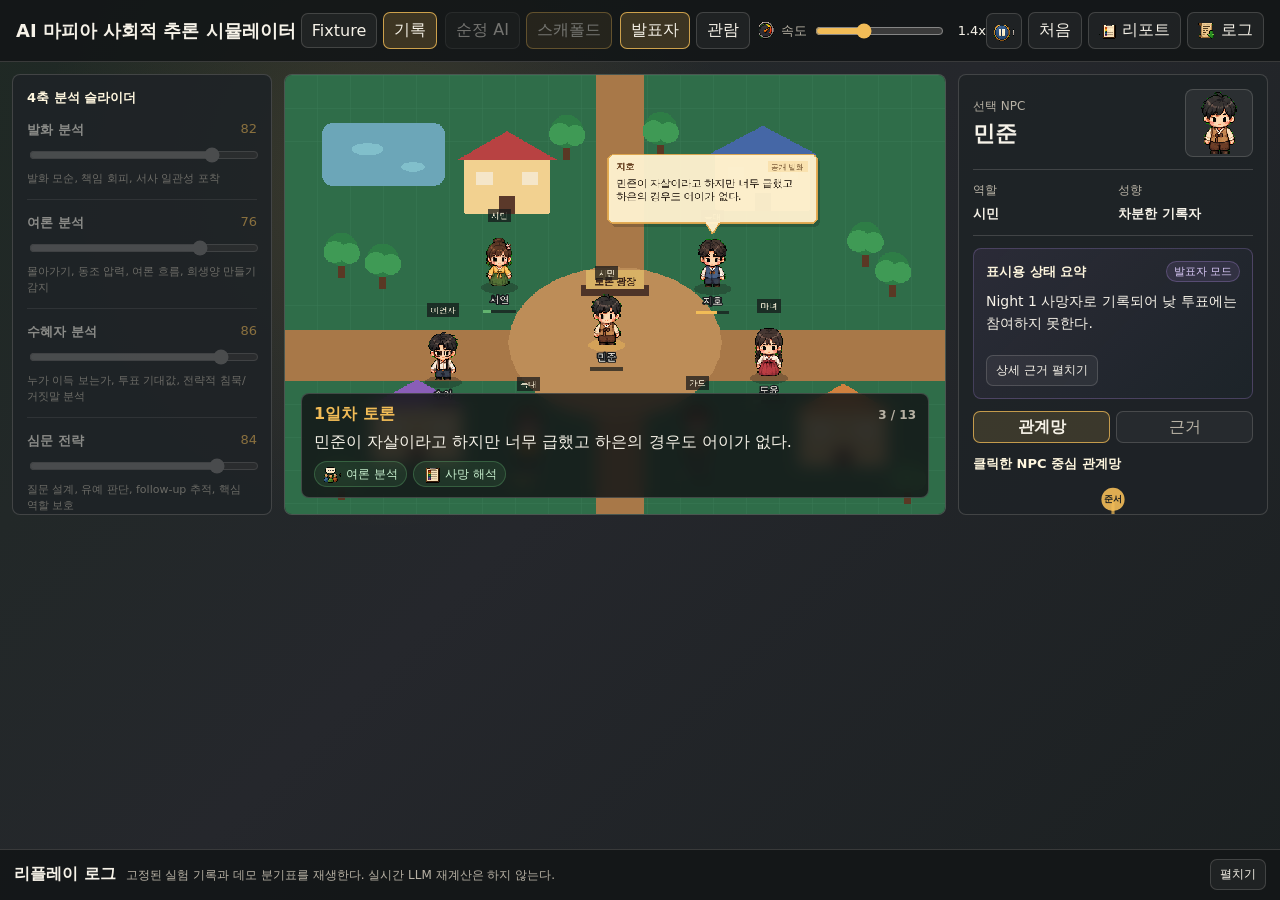
==== demo/index.html @ cdc06472 "Prepare public AI NPC harness export" ====
<!doctype html>
<html lang="ko">
  <head>
    <meta charset="utf-8" />
    <meta name="viewport" content="width=device-width, initial-scale=1" />
    <title>AI 마피아 사회적 추론 시뮬레이터</title>
    <meta
      name="description"
      content="STEP7-M 대표 기록 예시와 fixture 분기표를 탑다운 픽셀 마을에서 재생하는 AI 마피아 사회적 추론 데모."
    />
    <meta property="og:title" content="AI 마피아 사회적 추론 시뮬레이터" />
    <meta
      property="og:description"
      content="발표자 모드, 관람 모드, 4축 분석 슬라이더, 로그 다운로드를 갖춘 브라우저 기반 시각 데모."
    />
    <link rel="icon" href="data:," />
    <link rel="stylesheet" href="styles.css" />
  </head>
  <body>
    <div class="app-shell">
      <header class="topbar">
        <div class="title-block">
          <strong>AI 마피아 사회적 추론 시뮬레이터</strong>
          <span id="data-badge">fixture harness</span>
        </div>

        <div class="toolbar-group" aria-label="데이터 소스">
          <button class="segmented" id="source-fixture" type="button">Fixture</button>
          <button class="segmented is-active" id="source-real" type="button">기록</button>
        </div>

        <div class="toolbar-group" aria-label="AI 모드">
          <button class="segmented" id="mode-baseline" type="button">순정 AI</button>
          <button class="segmented is-active" id="mode-scaffold" type="button">스캐폴드</button>
        </div>

        <div class="toolbar-group" aria-label="관람 모드">
          <button class="segmented is-active" id="view-presenter" type="button">발표자</button>
          <button class="segmented" id="view-viewer" type="button">관람</button>
        </div>

        <div class="speed-control">
          <img src="assets/icons/speed.png" alt="" />
          <span>속도</span>
          <input id="speed-range" type="range" min="0.5" max="3" value="1.4" step="0.1" />
          <output id="speed-label">1.4x</output>
        </div>

        <div class="toolbar-actions">
          <button class="icon-button" id="play-toggle" type="button" title="재생/일시정지">
            <img src="assets/icons/pause.png" alt="" />
          </button>
          <button class="text-button" id="reset-run" type="button">처음</button>
          <a class="text-button with-icon" href="report.html" target="_blank" rel="noreferrer">
            <img src="assets/icons/report.png" alt="" />
            리포트
          </a>
          <button class="text-button with-icon" id="download-log" type="button" title="로그 다운로드">
            <img src="assets/icons/download.png" alt="" />
            로그
          </button>
        </div>
      </header>

      <main class="workspace">
        <section class="left-rail" aria-label="스캐폴드 파라미터">
          <div class="rail-title">4축 분석 슬라이더</div>
          <div id="axis-sliders" class="axis-sliders"></div>
          <div class="branch-panel">
            <span>현재 분기</span>
            <strong id="branch-badge">고강도 스캐폴드</strong>
          </div>
          <p class="fixture-note">
            Fixture는 구조 검증용이다. 기록 예시는 STEP7-M RT2.3 seed 58 scaffold run의 game_history를 사건 축으로 재현한다.
          </p>
        </section>

        <section class="stage-wrap" aria-label="시뮬레이션 화면">
          <div id="phaser-root"></div>
          <div class="stage-hud">
            <div>
              <span id="phase-label">역할 배정</span>
              <strong id="step-counter">1 / 13</strong>
            </div>
            <p id="event-text"></p>
            <div id="event-labels" class="label-row"></div>
          </div>
          <div id="vote-panel" class="floating-panel is-hidden">
            <div class="panel-title">투표 결과</div>
            <div id="vote-list"></div>
          </div>
          <div id="night-panel" class="floating-panel night-panel is-hidden">
            <div class="panel-title">밤 행동</div>
            <div id="night-list"></div>
          </div>
        </section>

        <aside class="right-rail" aria-label="NPC 상태창">
          <div class="npc-header">
            <div>
              <span>선택 NPC</span>
              <strong id="npc-name">민준</strong>
            </div>
            <img id="npc-portrait" src="assets/characters/player_1_pose_1.png" alt="" />
          </div>
          <div class="npc-facts">
            <div>
              <span>역할</span>
              <strong id="npc-role">시민</strong>
            </div>
            <div>
              <span>성향</span>
              <strong id="npc-tone">차분한 기록자</strong>
            </div>
          </div>
          <section class="thought-box" aria-label="상태 요약">
            <div class="thought-title">
              <span class="panel-title">표시용 상태 요약</span>
              <span class="private-chip">발표자 모드</span>
            </div>
            <p id="npc-thought"></p>
            <button id="thought-toggle" class="inline-button" type="button">상세 근거 펼치기</button>
          </section>
          <div class="npc-tabs" role="tablist" aria-label="NPC 세부 정보">
            <button class="npc-tab is-active" id="npc-tab-relation" type="button" role="tab" aria-selected="true" data-npc-tab="relation">관계망</button>
            <button class="npc-tab" id="npc-tab-evidence" type="button" role="tab" aria-selected="false" data-npc-tab="evidence">근거</button>
          </div>
          <section class="relation-section npc-tab-panel" id="npc-panel-relation" role="tabpanel" aria-labelledby="npc-tab-relation">
            <div class="panel-title">클릭한 NPC 중심 관계망</div>
            <div id="relationship-map" class="relationship-map"></div>
          </section>
          <section class="evidence-section npc-tab-panel is-hidden" id="npc-panel-evidence" role="tabpanel" aria-labelledby="npc-tab-evidence">
            <div class="panel-title">의심 근거</div>
            <div id="npc-evidence-list" class="evidence-list"></div>
          </section>
        </aside>
      </main>

      <footer class="event-log-wrap">
        <div class="log-head">
          <div>
            <strong>리플레이 로그</strong>
            <span>고정된 실험 기록과 데모 분기표를 재생한다. 실시간 LLM 재계산은 하지 않는다.</span>
          </div>
          <button class="inline-button" id="log-toggle" type="button" aria-expanded="false">펼치기</button>
        </div>
        <div id="event-log" class="event-log"></div>
      </footer>
    </div>

    <script src="vendor/phaser.min.js"></script>
    <script src="demo-data.js"></script>
    <script src="app.js"></script>
  </body>
</html>
---- demo/styles.css ----
:root {
  color-scheme: dark;
  --ink: #f6f2e8;
  --muted: #b8b2a5;
  --panel: rgba(31, 35, 38, 0.92);
  --panel-strong: #171b1e;
  --line: rgba(246, 242, 232, 0.16);
  --accent: #f2bc57;
  --green: #61b36f;
  --red: #d86d5c;
  --blue: #6da7d8;
  --purple: #a987d9;
  --bg: #202528;
}

* {
  box-sizing: border-box;
}

body {
  margin: 0;
  width: 100%;
  min-width: 1120px;
  min-height: 100vh;
  overflow-x: hidden;
  overflow-wrap: anywhere;
  background:
    radial-gradient(circle at 30% 20%, rgba(242, 188, 87, 0.12), transparent 22rem),
    linear-gradient(135deg, #1f2924 0%, #25272c 48%, #1b2021 100%);
  color: var(--ink);
  font-family: Inter, "Apple SD Gothic Neo", "Noto Sans KR", system-ui, sans-serif;
  letter-spacing: 0;
  word-break: keep-all;
}

button,
input,
a {
  font: inherit;
}

button,
a {
  color: inherit;
}

.app-shell {
  width: 100vw;
  max-width: 100vw;
  min-height: 100vh;
  display: grid;
  grid-template-rows: auto 1fr auto;
  overflow-x: hidden;
}

.topbar {
  display: grid;
  grid-template-columns: minmax(250px, 1fr) auto auto auto 220px auto;
  gap: 8px;
  align-items: center;
  padding: 12px 16px;
  background: rgba(20, 23, 24, 0.94);
  border-bottom: 1px solid var(--line);
}

.title-block {
  display: flex;
  align-items: baseline;
  gap: 10px;
  min-width: 0;
}

.title-block strong {
  font-size: 18px;
  white-space: nowrap;
}

#data-badge,
.fixture-note,
.log-head span {
  color: var(--muted);
  font-size: 12px;
}

#data-badge {
  display: inline-block;
  max-width: 130px;
  overflow: hidden;
  text-overflow: ellipsis;
  white-space: nowrap;
}

.toolbar-group,
.toolbar-actions,
.speed-control {
  display: flex;
  align-items: center;
  gap: 6px;
}

.segmented,
.text-button,
.icon-button,
.inline-button {
  border: 1px solid var(--line);
  background: rgba(255, 255, 255, 0.05);
  color: var(--ink);
  cursor: pointer;
}

.segmented,
.text-button {
  min-height: 34px;
  padding: 7px 10px;
  border-radius: 7px;
  text-decoration: none;
  white-space: nowrap;
}

.with-icon {
  display: inline-flex;
  align-items: center;
  gap: 6px;
}

.segmented.is-active {
  border-color: rgba(242, 188, 87, 0.8);
  background: rgba(242, 188, 87, 0.18);
}

.segmented:disabled,
.text-button:disabled,
.icon-button:disabled,
.inline-button:disabled {
  opacity: 0.42;
  cursor: not-allowed;
}

.icon-button {
  width: 36px;
  height: 36px;
  display: grid;
  place-items: center;
  border-radius: 7px;
}

.icon-button img {
  width: 22px;
  height: 22px;
  image-rendering: pixelated;
}

.text-button img,
.speed-control img {
  width: 17px;
  height: 17px;
  image-rendering: pixelated;
}

.text-button:hover,
.icon-button:hover,
.segmented:hover,
.inline-button:hover {
  border-color: rgba(246, 242, 232, 0.42);
}

.text-button:focus-visible,
.icon-button:focus-visible,
.segmented:focus-visible,
.inline-button:focus-visible,
input:focus-visible,
a:focus-visible {
  outline: 2px solid rgba(242, 188, 87, 0.9);
  outline-offset: 2px;
}

.speed-control {
  color: var(--muted);
  font-size: 13px;
}

.speed-control span {
  white-space: nowrap;
}

.speed-control input {
  width: 150px;
  accent-color: var(--accent);
}

.speed-control output {
  color: var(--ink);
  min-width: 34px;
  text-align: right;
}

.workspace {
  display: grid;
  grid-template-columns: 260px calc(100vw - 618px) 310px;
  grid-template-areas: "left stage right";
  gap: 12px;
  padding: 12px;
  min-height: 0;
  min-width: 0;
  width: 100vw;
  max-width: 100vw;
  overflow: hidden;
  align-items: start;
}

.left-rail {
  grid-area: left;
}

.right-rail {
  grid-area: right;
}

.left-rail,
.right-rail {
  min-height: 0;
  max-height: calc((100vw - 618px) * 2 / 3);
  overflow: auto;
  background: var(--panel);
  border: 1px solid var(--line);
  border-radius: 8px;
  padding: 14px;
}

.rail-title,
.panel-title {
  font-size: 13px;
  font-weight: 800;
  color: #fff7df;
}

.axis-sliders {
  display: grid;
  gap: 14px;
  margin-top: 14px;
}

.axis-row {
  display: grid;
  gap: 6px;
  padding-bottom: 12px;
  border-bottom: 1px solid var(--line);
}

.axis-row:last-child {
  border-bottom: 0;
}

.axis-label {
  display: flex;
  justify-content: space-between;
  gap: 10px;
  font-size: 13px;
}

.axis-label strong {
  color: var(--ink);
}

.axis-label span {
  color: var(--accent);
  min-width: 36px;
  text-align: right;
}

.axis-row input {
  width: 100%;
  accent-color: var(--accent);
}

.axis-row p {
  margin: 0;
  color: var(--muted);
  font-size: 11px;
  line-height: 1.45;
}

.axis-row.is-disabled {
  opacity: 0.5;
}

.branch-panel {
  display: flex;
  justify-content: space-between;
  gap: 12px;
  align-items: center;
  margin: 18px 0 12px;
  padding: 10px;
  border-radius: 7px;
  background: rgba(255, 255, 255, 0.06);
  border: 1px solid var(--line);
}

.branch-panel span {
  color: var(--muted);
  font-size: 12px;
}

.branch-panel strong {
  font-size: 13px;
  text-align: right;
}

.fixture-note {
  margin: 0;
  line-height: 1.55;
}

.stage-wrap {
  grid-area: stage;
  position: relative;
  min-width: 0;
  width: 100%;
  max-width: calc(100vw - 618px);
  aspect-ratio: 3 / 2;
  min-height: 0;
  contain: size layout paint;
  overflow: hidden;
  border-radius: 8px;
  border: 1px solid rgba(255, 255, 255, 0.18);
  background: #223129;
}

#phaser-root {
  width: 100%;
  height: 100%;
  min-height: 0;
  min-width: 0;
  contain: size layout paint;
  overflow: hidden;
}

#phaser-root canvas {
  width: 100% !important;
  height: 100% !important;
  max-width: 100% !important;
  max-height: 100% !important;
  display: block;
  image-rendering: pixelated;
}

.stage-hud {
  position: absolute;
  left: 16px;
  right: 16px;
  bottom: 16px;
  padding: 10px 12px;
  border: 1px solid rgba(255, 255, 255, 0.18);
  background: rgba(20, 23, 24, 0.86);
  border-radius: 8px;
  backdrop-filter: blur(8px);
}

.stage-hud > div:first-child {
  display: flex;
  justify-content: space-between;
  align-items: center;
  gap: 12px;
}

#phase-label {
  color: var(--accent);
  font-weight: 800;
}

#step-counter {
  color: var(--muted);
  font-size: 12px;
}

#event-text {
  margin: 6px 0 8px;
  font-size: 16px;
  line-height: 1.38;
}

.label-row {
  display: flex;
  flex-wrap: wrap;
  gap: 6px;
}

.label-chip,
.log-label {
  display: inline-flex;
  align-items: center;
  gap: 5px;
  min-height: 24px;
  padding: 3px 8px;
  border-radius: 999px;
  background: rgba(242, 188, 87, 0.14);
  color: #ffe4a8;
  font-size: 12px;
  border: 1px solid rgba(242, 188, 87, 0.25);
}

.label-chip img,
.night-row img,
.vote-row img,
.evidence-item img {
  width: 18px;
  height: 18px;
  image-rendering: pixelated;
}

body[data-branch="baseline"] .label-chip,
body[data-branch="baseline"] .log-label {
  border-color: rgba(184, 178, 165, 0.22);
  background: rgba(184, 178, 165, 0.1);
  color: #cec7ba;
}

body[data-branch="weak"] .label-chip,
body[data-branch="weak"] .log-label {
  border-color: rgba(216, 109, 92, 0.32);
  background: rgba(216, 109, 92, 0.12);
  color: #ffc4ba;
}

body[data-branch="scaffold"] .label-chip,
body[data-branch="real"] .label-chip {
  border-color: rgba(97, 179, 111, 0.34);
  background: rgba(97, 179, 111, 0.13);
  color: #c8f0cf;
}

.floating-panel {
  position: absolute;
  top: 16px;
  right: 16px;
  width: 310px;
  padding: 12px;
  background: rgba(20, 23, 24, 0.9);
  border: 1px solid rgba(255, 255, 255, 0.18);
  border-radius: 8px;
  backdrop-filter: blur(8px);
}

.night-panel {
  left: 16px;
  right: auto;
}

.is-hidden {
  display: none !important;
}

.vote-row {
  display: grid;
  grid-template-columns: 22px 58px 1fr auto;
  gap: 8px;
  align-items: center;
  margin-top: 10px;
  font-size: 13px;
}

.vote-bar {
  height: 9px;
  background: rgba(255, 255, 255, 0.1);
  border-radius: 999px;
  overflow: hidden;
}

.vote-bar span {
  display: block;
  height: 100%;
  background: linear-gradient(90deg, var(--red), var(--accent));
}

.night-row {
  display: grid;
  grid-template-columns: 24px 82px 1fr;
  gap: 8px;
  align-items: center;
  margin-top: 10px;
  color: var(--muted);
  font-size: 13px;
}

.night-row strong {
  color: var(--ink);
}

.npc-header {
  display: flex;
  justify-content: space-between;
  gap: 12px;
  align-items: center;
  padding-bottom: 12px;
  border-bottom: 1px solid var(--line);
}

.npc-header span,
.npc-facts span {
  display: block;
  color: var(--muted);
  font-size: 12px;
  margin-bottom: 4px;
}

.npc-header strong {
  font-size: 22px;
}

#npc-portrait {
  width: 68px;
  height: 68px;
  object-fit: contain;
  image-rendering: pixelated;
  background: rgba(255, 255, 255, 0.06);
  border-radius: 8px;
  border: 1px solid var(--line);
}

.npc-facts {
  display: grid;
  grid-template-columns: 1fr 1fr;
  gap: 10px;
  padding: 12px 0;
  border-bottom: 1px solid var(--line);
}

.npc-facts strong {
  font-size: 13px;
}

.thought-box {
  margin-top: 12px;
  padding: 12px;
  border: 1px solid rgba(169, 135, 217, 0.28);
  border-radius: 8px;
  background:
    linear-gradient(135deg, rgba(169, 135, 217, 0.13), rgba(109, 167, 216, 0.06)),
    rgba(20, 23, 24, 0.48);
}

.thought-title {
  display: flex;
  justify-content: space-between;
  gap: 10px;
  align-items: center;
}

.private-chip {
  min-width: max-content;
  border: 1px solid rgba(169, 135, 217, 0.32);
  border-radius: 999px;
  padding: 2px 7px;
  color: #d8c8f6;
  background: rgba(169, 135, 217, 0.12);
  font-size: 11px;
}

#npc-thought {
  min-height: 54px;
  color: var(--ink);
  line-height: 1.55;
  margin: 9px 0 10px;
  font-size: 14px;
}

.inline-button {
  min-height: 30px;
  padding: 6px 9px;
  border-radius: 7px;
  font-size: 12px;
}

.npc-tabs {
  display: grid;
  grid-template-columns: 1fr 1fr;
  gap: 6px;
  margin-top: 12px;
}

.npc-tab {
  min-height: 32px;
  border: 1px solid var(--line);
  border-radius: 7px;
  background: rgba(255, 255, 255, 0.04);
  color: var(--muted);
  cursor: pointer;
}

.npc-tab.is-active {
  border-color: rgba(242, 188, 87, 0.75);
  background: rgba(242, 188, 87, 0.14);
  color: var(--ink);
  font-weight: 800;
}

.npc-tab:focus-visible {
  outline: 2px solid rgba(242, 188, 87, 0.9);
  outline-offset: 2px;
}

.npc-tab-panel {
  padding-top: 12px;
}

.relation-section {
  min-height: 240px;
}

.relationship-map {
  margin-top: 10px;
}

.relationship-map svg {
  width: 100%;
  height: 170px;
  overflow: visible;
}

.relation-list {
  display: grid;
  gap: 6px;
  margin-top: 8px;
}

.relation-item {
  display: grid;
  grid-template-columns: 54px 1fr 34px;
  gap: 8px;
  align-items: center;
  color: var(--muted);
  font-size: 12px;
}

.mini-bar {
  height: 7px;
  background: rgba(255, 255, 255, 0.09);
  border-radius: 999px;
  overflow: hidden;
}

.mini-bar span {
  display: block;
  height: 100%;
  background: linear-gradient(90deg, var(--green), var(--accent), var(--red));
}

.evidence-list {
  display: grid;
  gap: 8px;
  margin-top: 10px;
}

.evidence-item {
  display: grid;
  grid-template-columns: 22px 1fr;
  gap: 7px;
  align-items: start;
  padding: 7px 8px;
  border: 1px solid var(--line);
  border-radius: 8px;
  background: rgba(255, 255, 255, 0.045);
}

.evidence-item strong {
  display: block;
  color: #fff2cd;
  font-size: 12px;
  margin-bottom: 3px;
}

.evidence-item p {
  display: -webkit-box;
  -webkit-box-orient: vertical;
  -webkit-line-clamp: 2;
  overflow: hidden;
  margin: 0;
  color: var(--muted);
  font-size: 12px;
  line-height: 1.38;
}

.event-log-wrap {
  border-top: 1px solid var(--line);
  background: rgba(20, 23, 24, 0.94);
  padding: 9px 14px 10px;
}

.event-log-wrap.is-open {
  min-height: 154px;
}

.log-head {
  display: flex;
  justify-content: space-between;
  align-items: center;
  gap: 10px;
}

.log-head > div {
  display: flex;
  align-items: baseline;
  gap: 10px;
  min-width: 0;
}

.event-log {
  display: grid;
  grid-auto-flow: column;
  grid-auto-columns: minmax(260px, 320px);
  gap: 10px;
  overflow-x: auto;
  max-height: 0;
  opacity: 0;
  padding-bottom: 0;
  pointer-events: none;
  transition:
    max-height 180ms ease,
    opacity 160ms ease,
    padding 180ms ease;
}

.event-log-wrap.is-open .event-log {
  max-height: 98px;
  opacity: 1;
  padding-top: 8px;
  padding-bottom: 2px;
  pointer-events: auto;
}

.log-item {
  border: 1px solid var(--line);
  background: rgba(255, 255, 255, 0.05);
  border-radius: 8px;
  padding: 8px;
  height: 86px;
  min-height: 0;
  overflow: hidden;
}

.log-item.is-current {
  border-color: rgba(242, 188, 87, 0.8);
  background: rgba(242, 188, 87, 0.12);
}

.log-item header {
  display: flex;
  justify-content: space-between;
  gap: 10px;
  color: var(--muted);
  font-size: 12px;
}

.log-item p {
  display: -webkit-box;
  overflow: hidden;
  -webkit-box-orient: vertical;
  -webkit-line-clamp: 2;
  margin: 5px 0;
  font-size: 12px;
  line-height: 1.35;
}

.report-page {
  min-width: 920px;
  padding: 24px;
  background: #202528;
}

.report-wrap {
  max-width: 1180px;
  margin: 0 auto;
}

.report-header {
  display: flex;
  justify-content: space-between;
  gap: 18px;
  align-items: end;
  border-bottom: 1px solid var(--line);
  padding-bottom: 18px;
  margin-bottom: 18px;
}

.report-header h1 {
  margin: 0 0 8px;
  font-size: 30px;
}

.report-grid {
  display: grid;
  grid-template-columns: repeat(2, minmax(0, 1fr));
  gap: 14px;
}

.report-section {
  border: 1px solid var(--line);
  border-radius: 8px;
  padding: 14px;
  background: var(--panel);
}

.report-section.wide {
  grid-column: 1 / -1;
}

.report-section h2 {
  margin: 0 0 10px;
  font-size: 18px;
}

.report-section p {
  color: var(--muted);
  line-height: 1.6;
}

table {
  width: 100%;
  border-collapse: collapse;
  font-size: 13px;
}

th,
td {
  border-bottom: 1px solid var(--line);
  padding: 9px 8px;
  text-align: left;
  vertical-align: top;
}

th {
  color: #fff2cd;
  font-weight: 800;
  background: rgba(255, 255, 255, 0.04);
}

td {
  color: var(--ink);
}

@media (prefers-reduced-motion: reduce) {
  *,
  *::before,
  *::after {
    animation-duration: 0.001ms !important;
    animation-iteration-count: 1 !important;
    scroll-behavior: auto !important;
    transition-duration: 0.001ms !important;
  }
}

@media (max-width: 1180px) {
  body {
    min-width: 1000px;
  }

  .workspace {
    grid-template-columns: 230px calc(100vw - 558px) 280px;
  }

  .stage-wrap {
    max-width: calc(100vw - 558px);
  }

  .left-rail,
  .right-rail {
    max-height: calc((100vw - 558px) * 2 / 3);
  }

  .topbar {
    grid-template-columns: 1fr auto auto auto;
  }

  .speed-control,
  .toolbar-actions {
    grid-column: span 1;
  }
}

@media (max-width: 760px) {
  body {
    min-width: 0;
    overflow-x: hidden;
  }

  .app-shell {
    width: 100%;
    max-width: 100%;
    overflow-x: hidden;
  }

  .topbar {
    display: flex;
    flex-wrap: wrap;
    gap: 8px;
    padding: 10px;
    width: 100vw;
    max-width: 100vw;
    overflow: hidden;
  }

  .title-block {
    flex: 1 0 100%;
    align-items: flex-start;
    flex-wrap: wrap;
  }

  .title-block strong {
    white-space: normal;
  }

  #data-badge {
    max-width: 100%;
  }

  .toolbar-group,
  .toolbar-actions,
  .speed-control {
    min-width: 0;
    flex-wrap: wrap;
  }

  .toolbar-group {
    flex: 1 1 auto;
  }

  .segmented,
  .text-button {
    min-width: 0;
    padding: 6px 8px;
    font-size: 12px;
  }

  .speed-control {
    flex: 1 0 100%;
  }

  .speed-control input {
    flex: 1 1 160px;
    width: auto;
  }

  .toolbar-actions {
    flex: 1 0 100%;
  }

  .workspace {
    display: flex;
    flex-direction: column;
    width: 100vw;
    max-width: 100vw;
    min-width: 0;
    padding: 10px;
    overflow: visible;
  }

  .stage-wrap {
    order: 1;
    width: 100%;
    max-width: none;
    aspect-ratio: 3 / 2;
  }

  .left-rail,
  .right-rail {
    width: 100%;
    max-height: none;
    overflow: visible;
    padding: 12px;
  }

  .left-rail {
    order: 2;
  }

  .right-rail {
    order: 3;
  }

  .stage-hud {
    left: 8px;
    right: 8px;
    bottom: 8px;
    padding: 7px 8px;
  }

  #event-text {
    display: block;
    overflow: hidden;
    margin: 4px 0 0;
    font-size: 12px;
    line-height: 1.28;
    text-overflow: ellipsis;
    white-space: nowrap;
  }

  #event-labels {
    display: none;
  }

  .label-chip,
  .log-label {
    font-size: 11px;
  }

  .label-chip {
    min-height: 20px;
    padding: 2px 6px;
  }

  .label-chip img,
  .night-row img,
  .vote-row img,
  .evidence-item img {
    width: 15px;
    height: 15px;
  }

  .floating-panel {
    left: 8px;
    right: 8px;
    top: 8px;
    width: auto;
    max-height: calc(100% - 16px);
    overflow: auto;
  }

  .night-panel {
    left: 8px;
    right: 8px;
  }

  .event-log-wrap {
    padding: 10px;
  }

  .log-head {
    align-items: flex-start;
  }

  .log-head > div {
    display: grid;
    gap: 3px;
  }

  .event-log {
    grid-auto-columns: minmax(240px, 82vw);
  }

  .report-page {
    min-width: 0;
    padding: 12px;
  }

  .report-header {
    display: grid;
    align-items: start;
  }

  .report-grid {
    grid-template-columns: 1fr;
  }

  .report-section.wide {
    grid-column: auto;
  }

  table {
    display: block;
    overflow-x: auto;
    white-space: normal;
  }
}
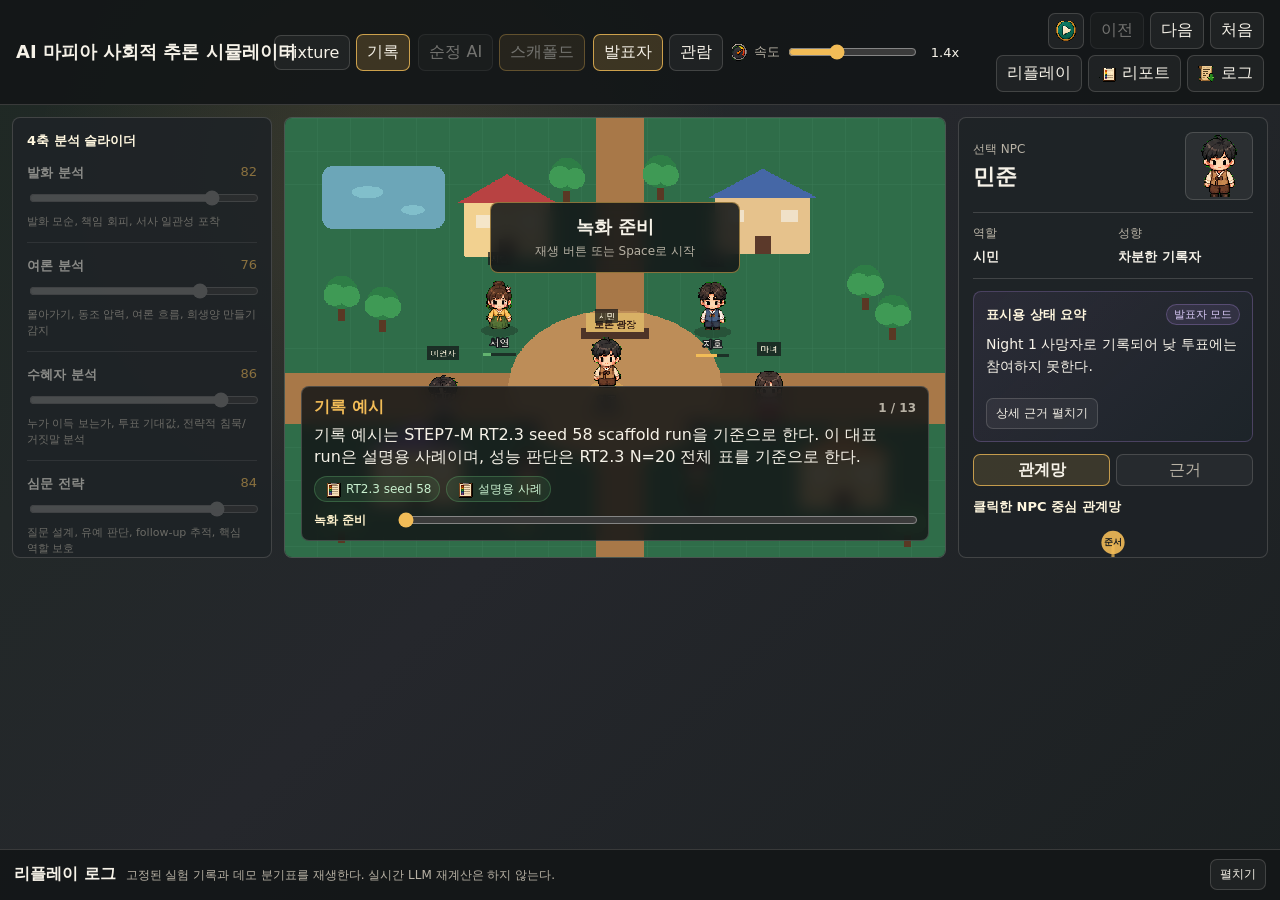
==== commit 39ba338e: "Improve demo replay controls for recording" ====
--- a/demo/index.html
+++ b/demo/index.html
@@ -48,9 +48,12 @@
 
         <div class="toolbar-actions">
           <button class="icon-button" id="play-toggle" type="button" title="재생/일시정지">
-            <img src="assets/icons/pause.png" alt="" />
+            <img src="assets/icons/play.png" alt="" />
           </button>
+          <button class="text-button" id="prev-step" type="button">이전</button>
+          <button class="text-button" id="next-step" type="button">다음</button>
           <button class="text-button" id="reset-run" type="button">처음</button>
+          <button class="text-button" id="replay-run" type="button">리플레이</button>
           <a class="text-button with-icon" href="report.html" target="_blank" rel="noreferrer">
             <img src="assets/icons/report.png" alt="" />
             리포트
@@ -82,10 +85,18 @@
               <span id="phase-label">역할 배정</span>
               <strong id="step-counter">1 / 13</strong>
             </div>
-            <p id="event-text"></p>
-            <div id="event-labels" class="label-row"></div>
+          <p id="event-text"></p>
+          <div id="event-labels" class="label-row"></div>
+          <div class="replay-scrub" aria-label="리플레이 제어">
+            <span id="playback-status">녹화 준비</span>
+            <input id="step-range" type="range" min="1" max="13" value="1" step="1" aria-label="리플레이 진행 위치" />
           </div>
-          <div id="vote-panel" class="floating-panel is-hidden">
+        </div>
+        <div id="recording-cue" class="recording-cue">
+          <strong>녹화 준비</strong>
+          <span>재생 버튼 또는 Space로 시작</span>
+        </div>
+        <div id="vote-panel" class="floating-panel is-hidden">
             <div class="panel-title">투표 결과</div>
             <div id="vote-list"></div>
           </div>
--- a/demo/styles.css
+++ b/demo/styles.css
@@ -98,6 +98,11 @@
   gap: 6px;
 }
 
+.toolbar-actions {
+  flex-wrap: wrap;
+  justify-content: flex-end;
+}
+
 .segmented,
 .text-button,
 .icon-button,
@@ -356,6 +361,53 @@
   backdrop-filter: blur(8px);
 }
 
+.replay-scrub {
+  display: grid;
+  grid-template-columns: 72px 1fr;
+  gap: 10px;
+  align-items: center;
+  margin-top: 8px;
+}
+
+.replay-scrub span {
+  color: #fff2cd;
+  font-size: 12px;
+  font-weight: 800;
+}
+
+.replay-scrub input {
+  width: 100%;
+  accent-color: var(--accent);
+}
+
+.recording-cue {
+  position: absolute;
+  left: 50%;
+  top: 84px;
+  transform: translateX(-50%);
+  z-index: 30;
+  display: grid;
+  gap: 4px;
+  min-width: 250px;
+  padding: 12px 16px;
+  border: 1px solid rgba(242, 188, 87, 0.52);
+  border-radius: 8px;
+  background: rgba(20, 23, 24, 0.88);
+  color: var(--ink);
+  text-align: center;
+  backdrop-filter: blur(8px);
+  pointer-events: none;
+}
+
+.recording-cue strong {
+  font-size: 18px;
+}
+
+.recording-cue span {
+  color: var(--muted);
+  font-size: 12px;
+}
+
 .stage-hud > div:first-child {
   display: flex;
   justify-content: space-between;
@@ -984,6 +1036,17 @@
     padding: 7px 8px;
   }
 
+  .replay-scrub {
+    grid-template-columns: 60px 1fr;
+    margin-top: 5px;
+  }
+
+  .recording-cue {
+    top: 52px;
+    min-width: 210px;
+    padding: 9px 12px;
+  }
+
   #event-text {
     display: block;
     overflow: hidden;
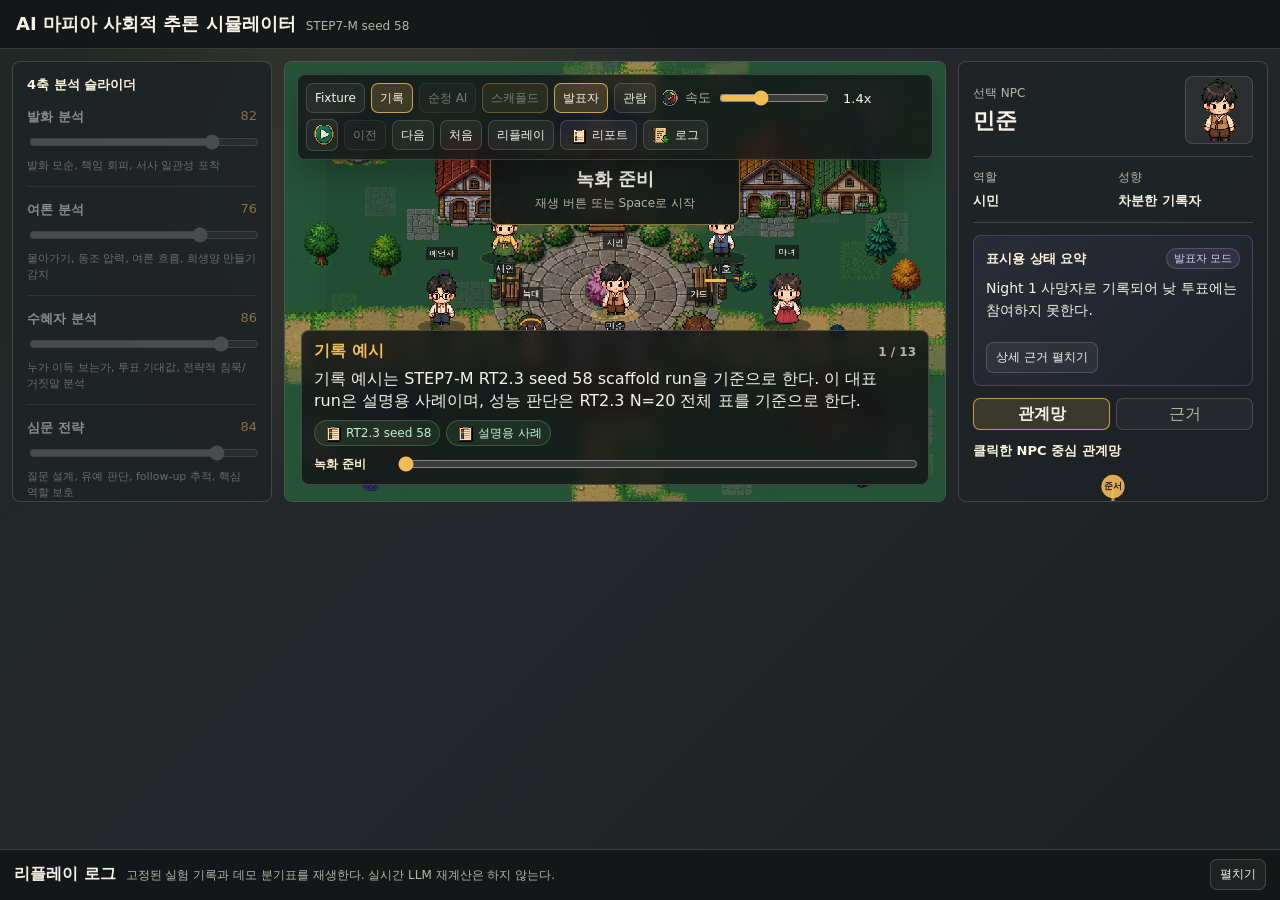
==== commit 0a8e919a: "Add paper PDFs and finalize demo layout" ====
--- a/demo/index.html
+++ b/demo/index.html
@@ -14,7 +14,7 @@
       content="발표자 모드, 관람 모드, 4축 분석 슬라이더, 로그 다운로드를 갖춘 브라우저 기반 시각 데모."
     />
     <link rel="icon" href="data:," />
-    <link rel="stylesheet" href="styles.css" />
+    <link rel="stylesheet" href="styles.css?v=final-visibility-20260701c" />
   </head>
   <body>
     <div class="app-shell">
@@ -24,45 +24,6 @@
           <span id="data-badge">fixture harness</span>
         </div>
 
-        <div class="toolbar-group" aria-label="데이터 소스">
-          <button class="segmented" id="source-fixture" type="button">Fixture</button>
-          <button class="segmented is-active" id="source-real" type="button">기록</button>
-        </div>
-
-        <div class="toolbar-group" aria-label="AI 모드">
-          <button class="segmented" id="mode-baseline" type="button">순정 AI</button>
-          <button class="segmented is-active" id="mode-scaffold" type="button">스캐폴드</button>
-        </div>
-
-        <div class="toolbar-group" aria-label="관람 모드">
-          <button class="segmented is-active" id="view-presenter" type="button">발표자</button>
-          <button class="segmented" id="view-viewer" type="button">관람</button>
-        </div>
-
-        <div class="speed-control">
-          <img src="assets/icons/speed.png" alt="" />
-          <span>속도</span>
-          <input id="speed-range" type="range" min="0.5" max="3" value="1.4" step="0.1" />
-          <output id="speed-label">1.4x</output>
-        </div>
-
-        <div class="toolbar-actions">
-          <button class="icon-button" id="play-toggle" type="button" title="재생/일시정지">
-            <img src="assets/icons/play.png" alt="" />
-          </button>
-          <button class="text-button" id="prev-step" type="button">이전</button>
-          <button class="text-button" id="next-step" type="button">다음</button>
-          <button class="text-button" id="reset-run" type="button">처음</button>
-          <button class="text-button" id="replay-run" type="button">리플레이</button>
-          <a class="text-button with-icon" href="report.html" target="_blank" rel="noreferrer">
-            <img src="assets/icons/report.png" alt="" />
-            리포트
-          </a>
-          <button class="text-button with-icon" id="download-log" type="button" title="로그 다운로드">
-            <img src="assets/icons/download.png" alt="" />
-            로그
-          </button>
-        </div>
       </header>
 
       <main class="workspace">
@@ -80,6 +41,47 @@
 
         <section class="stage-wrap" aria-label="시뮬레이션 화면">
           <div id="phaser-root"></div>
+          <div class="control-dock" aria-label="녹화 조작">
+            <div class="toolbar-group" aria-label="데이터 소스">
+              <button class="segmented" id="source-fixture" type="button">Fixture</button>
+              <button class="segmented is-active" id="source-real" type="button">기록</button>
+            </div>
+
+            <div class="toolbar-group" aria-label="AI 모드">
+              <button class="segmented" id="mode-baseline" type="button">순정 AI</button>
+              <button class="segmented is-active" id="mode-scaffold" type="button">스캐폴드</button>
+            </div>
+
+            <div class="toolbar-group" aria-label="관람 모드">
+              <button class="segmented is-active" id="view-presenter" type="button">발표자</button>
+              <button class="segmented" id="view-viewer" type="button">관람</button>
+            </div>
+
+            <div class="speed-control">
+              <img src="assets/icons/speed.png" alt="" />
+              <span>속도</span>
+              <input id="speed-range" type="range" min="0.5" max="3" value="1.4" step="0.1" />
+              <output id="speed-label">1.4x</output>
+            </div>
+
+            <div class="toolbar-actions">
+              <button class="icon-button" id="play-toggle" type="button" title="재생/일시정지">
+                <img src="assets/icons/play.png" alt="" />
+              </button>
+              <button class="text-button" id="prev-step" type="button">이전</button>
+              <button class="text-button" id="next-step" type="button">다음</button>
+              <button class="text-button" id="reset-run" type="button">처음</button>
+              <button class="text-button" id="replay-run" type="button">리플레이</button>
+              <a class="text-button with-icon" href="report.html" target="_blank" rel="noreferrer">
+                <img src="assets/icons/report.png" alt="" />
+                리포트
+              </a>
+              <button class="text-button with-icon" id="download-log" type="button" title="로그 다운로드">
+                <img src="assets/icons/download.png" alt="" />
+                로그
+              </button>
+            </div>
+          </div>
           <div class="stage-hud">
             <div>
               <span id="phase-label">역할 배정</span>
@@ -96,6 +98,7 @@
           <strong>녹화 준비</strong>
           <span>재생 버튼 또는 Space로 시작</span>
         </div>
+        <div id="night-action-banner" class="night-action-banner is-hidden" aria-live="polite"></div>
         <div id="vote-panel" class="floating-panel is-hidden">
             <div class="panel-title">투표 결과</div>
             <div id="vote-list"></div>
@@ -160,7 +163,7 @@
     </div>
 
     <script src="vendor/phaser.min.js"></script>
-    <script src="demo-data.js"></script>
-    <script src="app.js"></script>
+    <script src="demo-data.js?v=final-visibility-20260701c"></script>
+    <script src="app.js?v=final-visibility-20260701c"></script>
   </body>
 </html>
--- a/demo/styles.css
+++ b/demo/styles.css
@@ -54,10 +54,7 @@
 }
 
 .topbar {
-  display: grid;
-  grid-template-columns: minmax(250px, 1fr) auto auto auto 220px auto;
-  gap: 8px;
-  align-items: center;
+  display: block;
   padding: 12px 16px;
   background: rgba(20, 23, 24, 0.94);
   border-bottom: 1px solid var(--line);
@@ -96,11 +93,21 @@
   display: flex;
   align-items: center;
   gap: 6px;
+  min-width: 0;
 }
 
 .toolbar-actions {
+  flex: 1 1 340px;
   flex-wrap: wrap;
-  justify-content: flex-end;
+  justify-content: flex-start;
+}
+
+.toolbar-group {
+  flex: 0 0 auto;
+}
+
+.speed-control {
+  flex: 0 1 200px;
 }
 
 .segmented,
@@ -331,6 +338,46 @@
   background: #223129;
 }
 
+.control-dock {
+  position: absolute;
+  left: 12px;
+  right: 12px;
+  top: 12px;
+  z-index: 46;
+  display: flex;
+  flex-wrap: wrap;
+  gap: 6px;
+  align-items: center;
+  padding: 8px;
+  border: 1px solid rgba(246, 242, 232, 0.18);
+  border-radius: 8px;
+  background: rgba(20, 23, 24, 0.82);
+  box-shadow: 0 14px 28px rgba(0, 0, 0, 0.22);
+  backdrop-filter: blur(8px);
+}
+
+.control-dock .toolbar-group,
+.control-dock .toolbar-actions,
+.control-dock .speed-control {
+  min-width: 0;
+}
+
+.control-dock .segmented,
+.control-dock .text-button {
+  min-height: 30px;
+  padding: 5px 8px;
+  font-size: 12px;
+}
+
+.control-dock .icon-button {
+  width: 32px;
+  height: 32px;
+}
+
+.control-dock .speed-control input {
+  width: 110px;
+}
+
 #phaser-root {
   width: 100%;
   height: 100%;
@@ -383,7 +430,7 @@
 .recording-cue {
   position: absolute;
   left: 50%;
-  top: 84px;
+  top: 92px;
   transform: translateX(-50%);
   z-index: 30;
   display: grid;
@@ -406,6 +453,70 @@
 .recording-cue span {
   color: var(--muted);
   font-size: 12px;
+}
+
+.night-action-banner {
+  position: absolute;
+  left: 16px;
+  right: 16px;
+  top: 64px;
+  z-index: 28;
+  display: grid;
+  gap: 8px;
+  padding: 12px;
+  border: 1px solid rgba(216, 109, 92, 0.5);
+  border-radius: 8px;
+  background: rgba(20, 23, 24, 0.9);
+  box-shadow: 0 16px 36px rgba(0, 0, 0, 0.24);
+  backdrop-filter: blur(8px);
+}
+
+.night-banner-title {
+  display: flex;
+  justify-content: space-between;
+  gap: 12px;
+  align-items: center;
+  color: var(--muted);
+  font-size: 12px;
+}
+
+.night-banner-title strong {
+  color: #fff2cd;
+  font-size: 14px;
+}
+
+.night-banner-grid {
+  display: grid;
+  grid-template-columns: repeat(2, minmax(0, 1fr));
+  gap: 7px;
+}
+
+.night-banner-row {
+  display: grid;
+  grid-template-columns: 24px minmax(54px, auto) 1fr;
+  gap: 7px;
+  align-items: center;
+  min-height: 34px;
+  padding: 7px 8px;
+  border: 1px solid rgba(255, 255, 255, 0.13);
+  border-radius: 7px;
+  background: rgba(255, 255, 255, 0.06);
+  font-size: 12px;
+}
+
+.night-banner-row img {
+  width: 21px;
+  height: 21px;
+  image-rendering: pixelated;
+}
+
+.night-banner-row strong {
+  color: #fff7df;
+}
+
+.night-banner-row span {
+  color: var(--muted);
+  line-height: 1.35;
 }
 
 .stage-hud > div:first-child {
@@ -920,12 +1031,7 @@
   }
 
   .topbar {
-    grid-template-columns: 1fr auto auto auto;
-  }
-
-  .speed-control,
-  .toolbar-actions {
-    grid-column: span 1;
+    display: block;
   }
 }
 
@@ -942,9 +1048,6 @@
   }
 
   .topbar {
-    display: flex;
-    flex-wrap: wrap;
-    gap: 8px;
     padding: 10px;
     width: 100vw;
     max-width: 100vw;
@@ -994,6 +1097,13 @@
 
   .toolbar-actions {
     flex: 1 0 100%;
+  }
+
+  .control-dock {
+    left: 8px;
+    right: 8px;
+    top: 8px;
+    padding: 6px;
   }
 
   .workspace {
@@ -1042,9 +1152,20 @@
   }
 
   .recording-cue {
-    top: 52px;
+    top: 96px;
     min-width: 210px;
     padding: 9px 12px;
+  }
+
+  .night-action-banner {
+    left: 8px;
+    right: 8px;
+    top: 72px;
+    padding: 9px;
+  }
+
+  .night-banner-grid {
+    grid-template-columns: 1fr;
   }
 
   #event-text {
